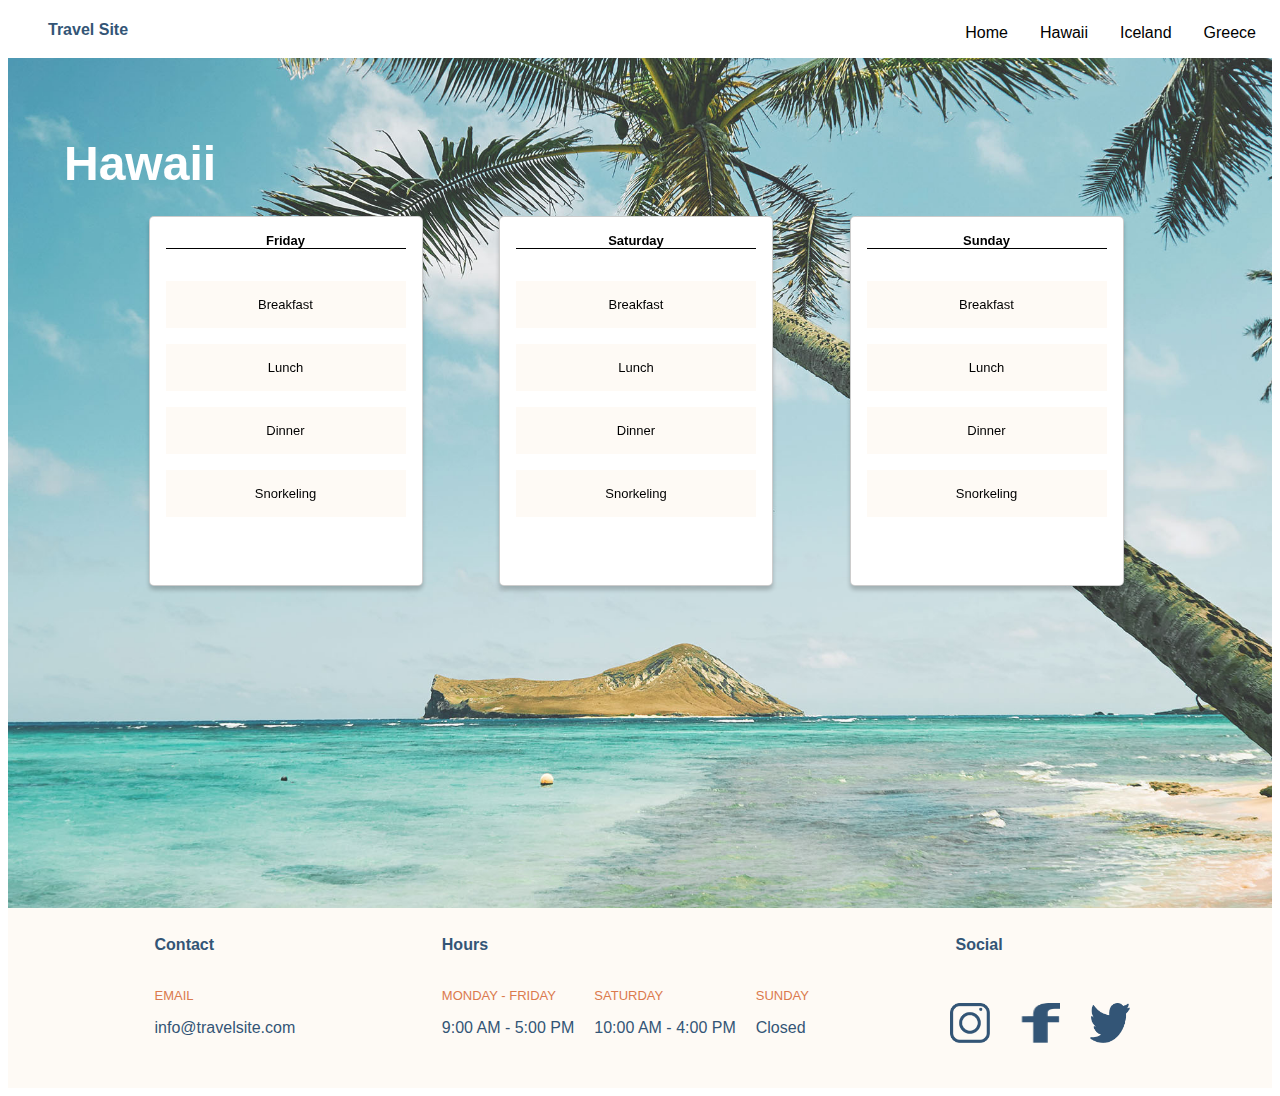
==== pages/hawaii.html @ 3faf1689 "initial commit" ====
<!DOCTYPE html>
<html lang="en">

<head>
    <meta charset="UTF-8">
    <meta name="viewport" content="width=device-width, initial-scale=1.0">
    <link href="https://fonts.googleapis.com/css2?family=Open+Sans:ital,wght@0,300;0,400;0,600;0,700;1,400&display=swap"
        rel="stylesheet">
    <link rel="stylesheet" href="../css/global.css">
    <link rel="stylesheet" href="../css/main.css">
    <link rel="stylesheet" href="../css/destinations.css">
    <title>Hawaii</title>
</head>

<body>
    <header>
        <nav class="main-nav">
            <a href="index.html">
                <h2 class="primary-heading">Travel Site</h2>
            </a>
            <ul class="main-nav__list">
                <li class="main-nav__item"><a href="../index.html">Home</a></li>
                <li class="main-nav__item"><a href="hawaii.html">Hawaii</a></li>
                <li class="main-nav__item"><a href="iceland.html">Iceland</a></li>
                <li class="main-nav__item"><a href="greece.html">Greece</a></li>
            </ul>
        </nav>
    </header>
    <main class="destination-page">
        <img class="destination-page__background" src="../assets/images/hawaii.jpg"
            alt="a picture of hawaiian palm tree and beach" />
        <h1 class="destination-page__title">Hawaii</h1>
        <div class="destination-page__itinerary">
            <div class="card">
                <h2 class="itinerary__card-title">Friday</h2>
                <ul>
                    <li class="itinerary-card__item">Breakfast</li>
                    <li class="itinerary-card__item">Lunch</li>
                    <li class="itinerary-card__item">Dinner</li>
                    <li class="itinerary-card__item">Snorkeling</li>
                </ul>
            </div>
            <div class="card">
                <h2 class="itinerary__card-title">Saturday</h2>
                <ul>
                    <li class="itinerary-card__item">Breakfast</li>
                    <li class="itinerary-card__item">Lunch</li>
                    <li class="itinerary-card__item">Dinner</li>
                    <li class="itinerary-card__item">Snorkeling</li>
                </ul>
            </div>
            <div class="card">
                <h2 class="itinerary__card-title">Sunday</h2>
                <ul>
                    <li class="itinerary-card__item">Breakfast</li>
                    <li class="itinerary-card__item">Lunch</li>
                    <li class="itinerary-card__item">Dinner</li>
                    <li class="itinerary-card__item">Snorkeling</li>
                </ul>
            </div>
        </div>
    </main>
    <footer>
        <div>
            <h2 class="footer_heading">Contact</h2>
            <p class="footer_subheading">EMAIL</p>
            <p class="footer_copy">info@travelsite.com</p>
        </div>
        <div>
            <h2 class="footer_heading">Hours</h2>
            <div class="footer_wrapper">
                <div class="footer_container">
                    <p class="footer_subheading">MONDAY - FRIDAY</p>
                    <p class="footer_copy">9:00 AM - 5:00 PM</p>
                </div>
                <div class="footer_container">
                    <p class="footer_subheading">SATURDAY</p>
                    <p class="footer_copy">10:00 AM - 4:00 PM</p>
                </div>
                <div class="footer_container">
                    <p class="footer_subheading">SUNDAY</p>
                    <p class="footer_copy">Closed</p>
                </div>
            </div>
        </div>
        <div>
            <h2 class="footer_heading">Social</h2>
            <a href="http://instagram.com"><img class="footer_img" src="../assets/images/icon-instagram.png"
                    alt="instagram"></a><a href="http://facebook.com"><img class="footer_img"
                    src="../assets/images/icon-facebook.png" alt="facebook"></a><a href="http://twitter.com"><img
                    class="footer_img" src="../assets/images/icon-twitter.png" alt="twitter"></a>
        </div>
    </footer>
</body>

</html>
---- css/global.css ----
body {
font-family: Verdana, Geneva, Tahoma, sans-serif;
font-weight: 400;
}

a {
text-decoration: none;
color: #000000;
}

ul {
list-style-type: none;
padding: 0px;
}

.main-nav {
display:flex;
flex-direction: row;
width: 100%;
justify-content: space-between;
position: fixed;
background-color: #FFFFFF;
}

.primary-heading {
color: #335576;
margin-left: 40px;
font-size: medium;
}

.main-nav__item:hover {
border-bottom: 5px solid #DB7A4E;
padding-bottom: 10px;
}

.main-nav__list {
display: flex;
align-items: center;
justify-content: flex-end;
}

.main-nav__item {
margin-right: 2rem;
display: flex;
}

footer {
background-color: #FEFAF5;
display: flex;
width: 100%;
justify-content: space-evenly;
padding: 15px 0px;
}

.footer_heading, .footer_copy {
color: #335576;
margin-left: 20px;
font-size: medium;
padding-bottom: 20px;
}

.footer_subheading {
color: #DB7A4E;
margin-left: 20px;
margin-top: 0px;
margin-bottom: 0px;
font-size: small;
}

.footer_container {
display: flex;
flex-direction: column;
}

.footer_wrapper {
display: flex;
}

.footer_img {
width: 2.5rem;
margin: 0px 15px;
height: 2.5rem;
padding-top: 15px;
}
---- css/main.css ----
a {
text-decoration: none;
}

.hero {
background-color: #FEFAF5;
display: flex;
justify-content: space-between;
align-content: center;
padding: 8.5rem 6.25rem 6rem 6.25rem;
}

.hero__left {
width: 60%;
}
  
.hero__right {
width: 40%;
}

.hero__heading {
color:#335576;
text-align: left;
display: flex;
}

.hero__copy {
color:#335576;
text-align: left;
margin-bottom: 3rem;
}

.hero__button {
background-color: #DB7A4E;
color: #FFFFFF;
border: none;
border-radius: 20px;
padding: 10px 30px;
margin-left: 20px 0px;
}

.hero__img {
min-width: 20.6rem;
max-width: 21.8rem;
min-height: 20rem;
max-height: 22rem;
padding-left: 2.5rem;
}

.card__container {
display: flex; 
justify-content: center;
}

.card__recommendations {
position: relative;
}

.card {
width: 17rem;
height: 23rem;
margin: 1.5rem;
border: 1px solid rgba(0,0,0,0.2);
border-radius: 5px;
box-shadow: 0px 4px 4px rgba(0,0,0,0.2);
background-color: #FFFFFF;
} 

.card__title {
color: #FFFFFF;
position: absolute;
margin: 0;
bottom: 2rem;
right: 2.5rem;
}
---- css/destinations.css ----
.destination-page__background {
display: block;
width: 100%;
height:100%;
object-fit: cover;
object-position: left;
}

.destination-page {
overflow: hidden;
height: 100vh;
}

.destination-page__title {
color: #FFFFFF;
font-size:xxx-large;
position: absolute;
margin: 0;
top: 8.5rem;
left: 4rem;
}

.destination-page__itinerary {
display: flex;
justify-content: space-evenly;
position: absolute;
top: 12rem;
right: 0.5rem;
left: 0;
padding: 0 6rem;
}

.itinerary__card-title {
border-bottom: 1px solid #000000;
text-align: center;
margin: 1rem 1rem 2rem 1rem;
font-size: small;
}

.itinerary-card__item {
background-color: #FEFAF5;
text-align: center;
padding: 1rem;
margin: 1rem;
font-size: small;
}
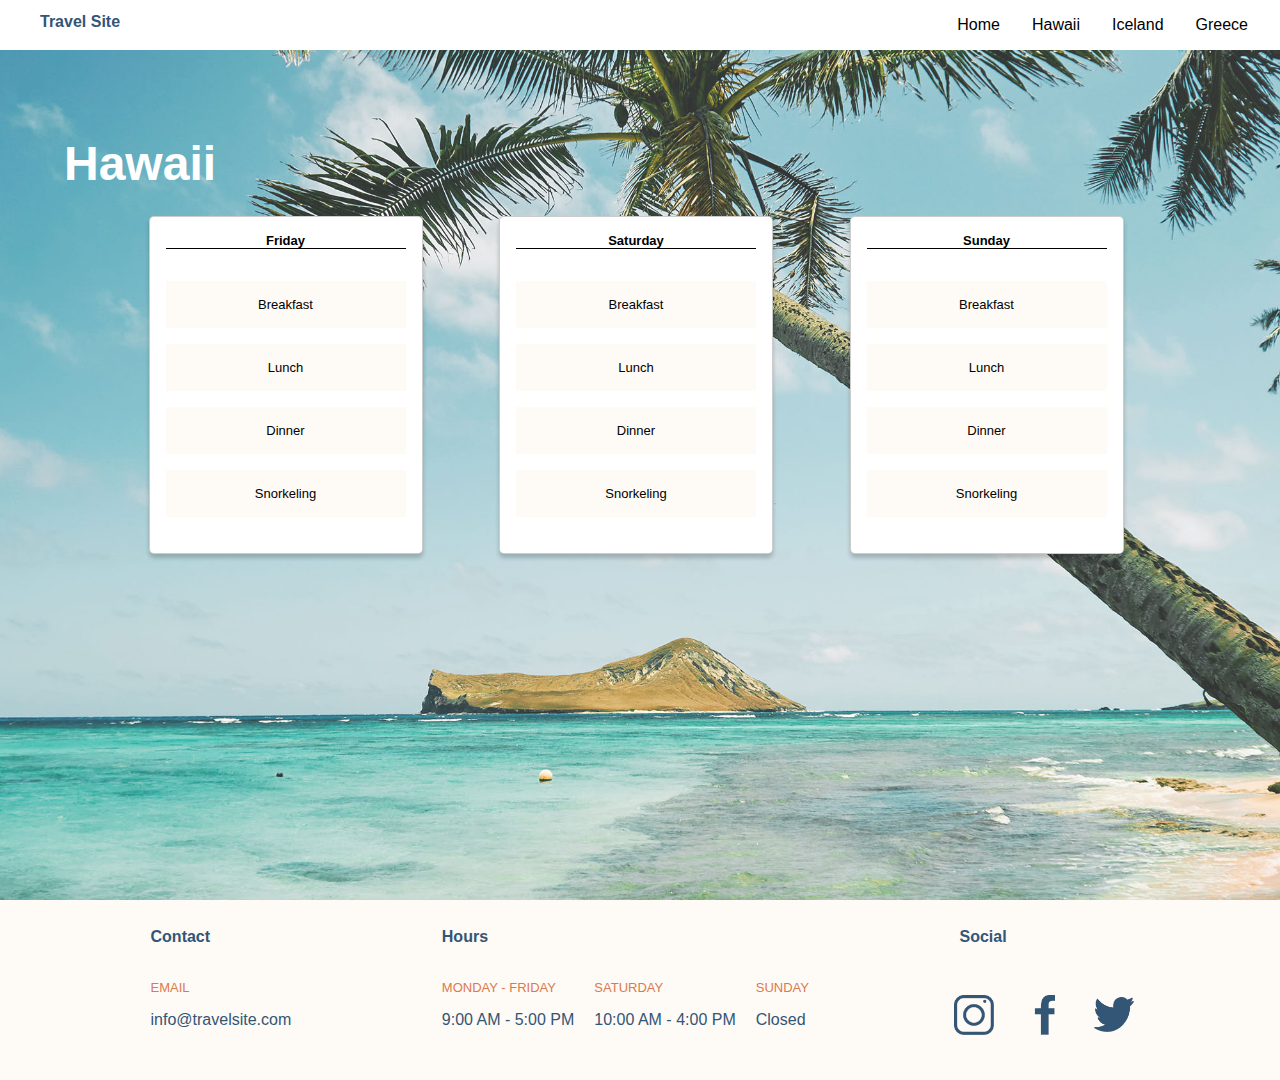
==== commit f434088b: "last commit" ====
--- a/pages/hawaii.html
+++ b/pages/hawaii.html
@@ -15,7 +15,7 @@
 <body>
     <header>
         <nav class="main-nav">
-            <a href="index.html">
+            <a href="../index.html">
                 <h2 class="primary-heading">Travel Site</h2>
             </a>
             <ul class="main-nav__list">
--- a/css/global.css
+++ b/css/global.css
@@ -1,6 +1,7 @@
 body {
 font-family: Verdana, Geneva, Tahoma, sans-serif;
 font-weight: 400;
+margin: 0;
 }
 
 a {
@@ -20,6 +21,7 @@
 justify-content: space-between;
 position: fixed;
 background-color: #FFFFFF;
+z-index: 1;
 }
 
 .primary-heading {
@@ -31,6 +33,10 @@
 .main-nav__item:hover {
 border-bottom: 5px solid #DB7A4E;
 padding-bottom: 10px;
+}
+
+.main-nav__item--underlined {
+border-bottom: 5px solid #DB7A4E;
 }
 
 .main-nav__list {
@@ -81,4 +87,5 @@
 margin: 0px 15px;
 height: 2.5rem;
 padding-top: 15px;
+object-fit: contain;
 }--- a/css/main.css
+++ b/css/main.css
@@ -52,13 +52,20 @@
 justify-content: center;
 }
 
+.card__heading {
+padding-top : 25px;
+color: #335576;
+margin-left: 40px;
+font-size: medium;
+}
+
 .card__recommendations {
 position: relative;
 }
 
 .card {
 width: 17rem;
-height: 23rem;
+height: 21rem;
 margin: 1.5rem;
 border: 1px solid rgba(0,0,0,0.2);
 border-radius: 5px;
